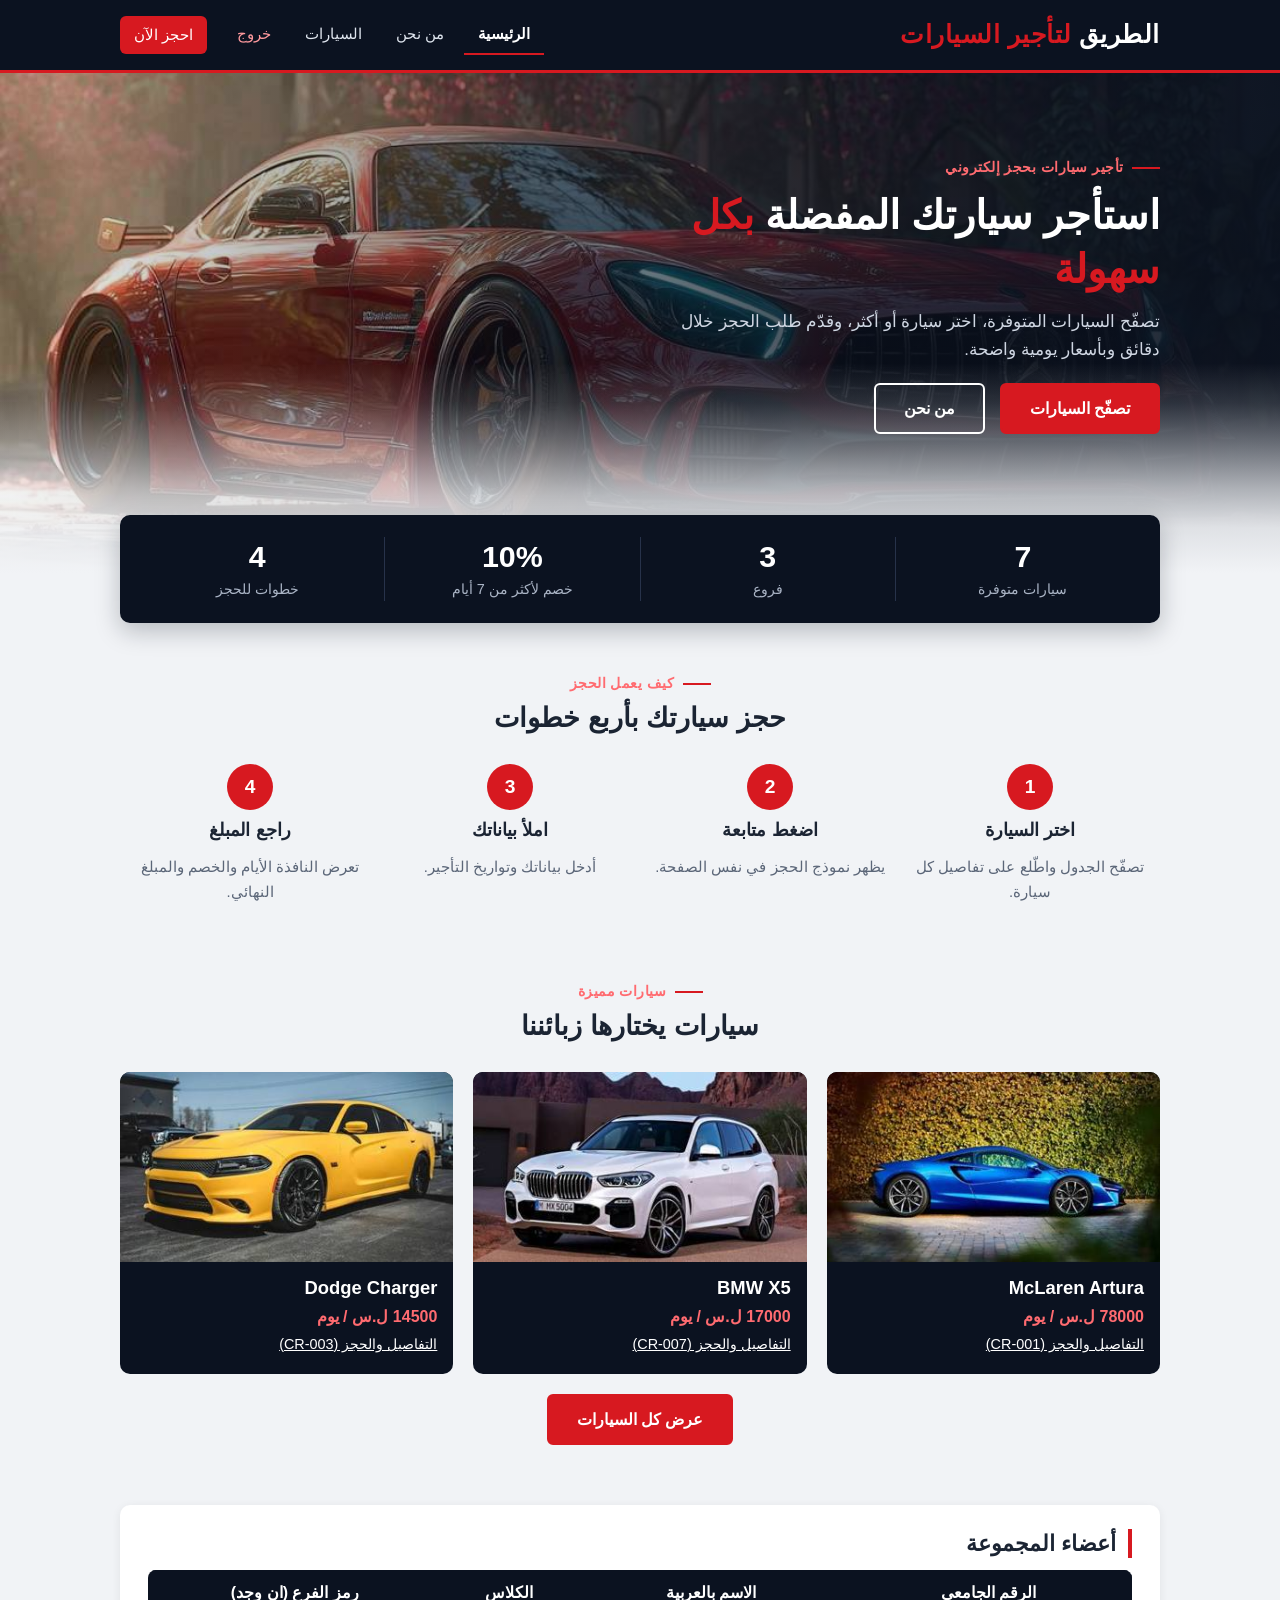
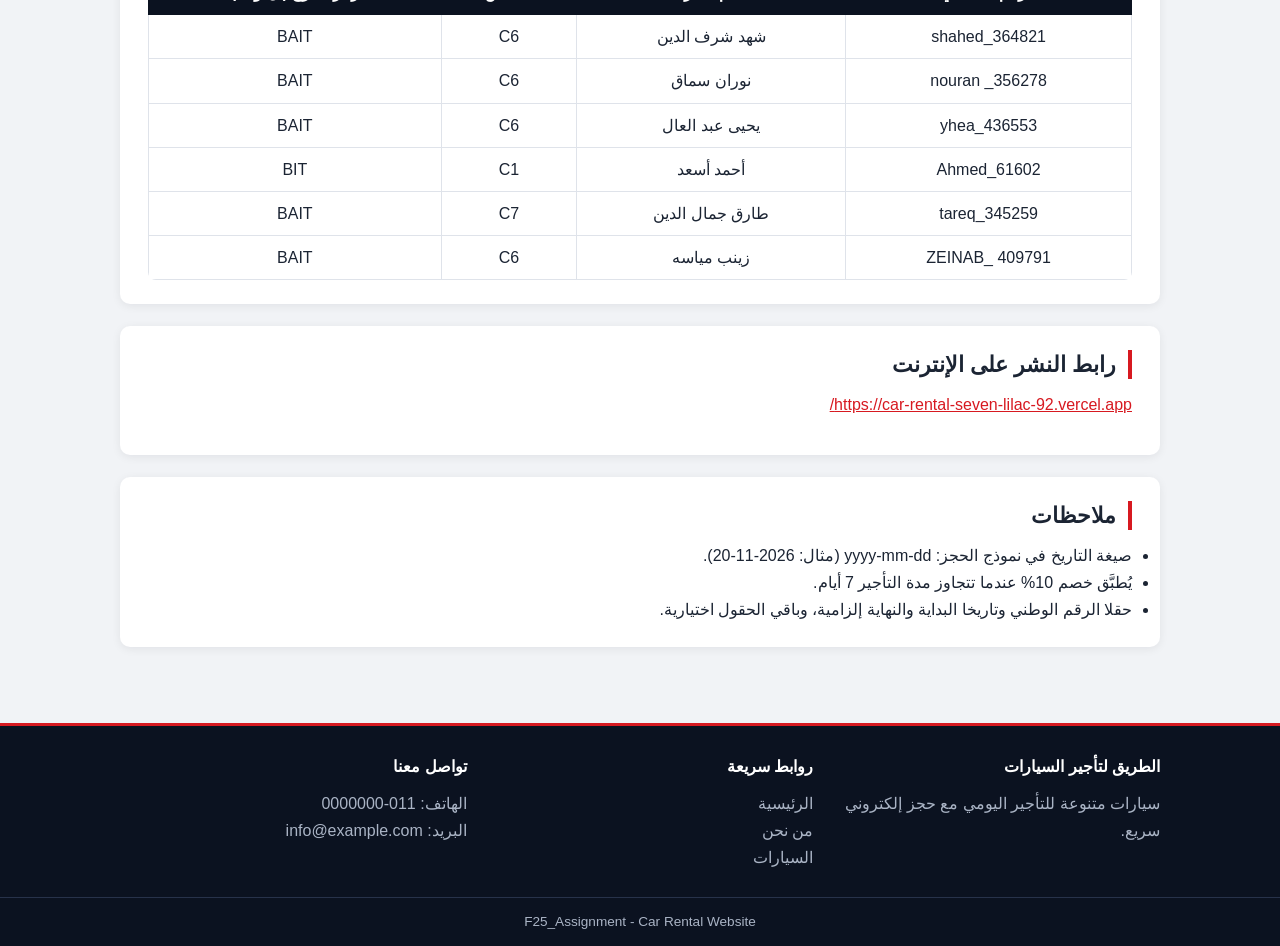
==== index.html @ 0d211af0 "Add files via upload" ====
<!DOCTYPE html PUBLIC "-//W3C//DTD XHTML 1.0 Strict//EN" "http://www.w3.org/TR/xhtml1/DTD/xhtml1-strict.dtd">
<html xmlns="http://www.w3.org/1999/xhtml" lang="ar" xml:lang="ar" dir="rtl">

<head>
    <meta http-equiv="Content-Type" content="text/html; charset=utf-8" />
    <title>الرئيسية - الطريق لتأجير السيارات</title>
    <link rel="stylesheet" type="text/css" href="style.css" />
    <script type="text/javascript" src="https://code.jquery.com/jquery-3.7.1.min.js"></script>
    <script type="text/javascript" src="myFunctions.js"></script>
</head>

<body>
    <div id="header">
        <div class="wrap">
            <div class="brand">الطريق <span>لتأجير السيارات</span></div>
            <ul id="nav">
                <li><a href="index.html" class="active">الرئيسية</a></li>
                <li><a href="AboutUs.html">من نحن</a></li>
                <li><a href="Cars.html">السيارات</a></li>
                <li><a href="#" id="exit-link" class="exit">خروج</a></li>
                <li><a href="Cars.html" class="cta">احجز الآن</a></li>
            </ul>
        </div>
    </div>

    <div id="hero">
        <div class="wrap">
            <div class="hero-text">
                <span class="eyebrow">تأجير سيارات بحجز إلكتروني</span>
                <h1>استأجر سيارتك المفضلة <span class="red">بكل سهولة</span></h1>
                <p>تصفّح السيارات المتوفرة، اختر سيارة أو أكثر، وقدّم طلب الحجز خلال دقائق وبأسعار يومية واضحة.</p>
                <div class="btn-row">
                    <a href="Cars.html" class="btn">تصفّح السيارات</a>
                    <a href="AboutUs.html" class="btn btn-outline">من نحن</a>
                </div>
            </div>
        </div>
    </div>

    <div class="wrap">
        <div id="stats">
            <div class="stat">
                <div class="stat-value"><span class="stat-num">7</span></div>
                <div class="stat-label">سيارات متوفرة</div>
            </div>
            <div class="stat">
                <div class="stat-value"><span class="stat-num">3</span></div>
                <div class="stat-label">فروع</div>
            </div>
            <div class="stat">
                <div class="stat-value"><span class="stat-num">10</span>%</div>
                <div class="stat-label">خصم لأكثر من 7 أيام</div>
            </div>
            <div class="stat">
                <div class="stat-value"><span class="stat-num">4</span></div>
                <div class="stat-label">خطوات للحجز</div>
            </div>
        </div>
    </div>

    <div class="wrap section">
        <div class="section-title">
            <span class="eyebrow">كيف يعمل الحجز</span>
            <h2>حجز سيارتك بأربع خطوات</h2>
        </div>
        <div class="steps">
            <div class="step"><span class="num">1</span>
                <h3>اختر السيارة</h3>
                <p>تصفّح الجدول واطّلع على تفاصيل كل سيارة.</p>
            </div>
            <div class="step"><span class="num">2</span>
                <h3>اضغط متابعة</h3>
                <p>يظهر نموذج الحجز في نفس الصفحة.</p>
            </div>
            <div class="step"><span class="num">3</span>
                <h3>املأ بياناتك</h3>
                <p>أدخل بياناتك وتواريخ التأجير.</p>
            </div>
            <div class="step"><span class="num">4</span>
                <h3>راجع المبلغ</h3>
                <p>تعرض النافذة الأيام والخصم والمبلغ النهائي.</p>
            </div>
        </div>
    </div>

    <div class="wrap section">
        <div class="section-title">
            <span class="eyebrow">سيارات مميزة</span>
            <h2>سيارات يختارها زبائننا</h2>
        </div>
        <div class="cards">
            <div class="car-card">
                <div class="inner">
                    <img src="images/car1.jpg" alt="McLaren Artura" />
                    <div class="caption">
                        <h3>McLaren Artura</h3>
                        <div class="price">78000 ل.س / يوم</div>
                        <a href="Cars.html">التفاصيل والحجز (CR-001)</a>
                    </div>
                </div>
            </div>
            <div class="car-card">
                <div class="inner">
                    <img src="images/car7.jpg" alt="BMW X5" />
                    <div class="caption">
                        <h3>BMW X5</h3>
                        <div class="price">17000 ل.س / يوم</div>
                        <a href="Cars.html">التفاصيل والحجز (CR-007)</a>
                    </div>
                </div>
            </div>
            <div class="car-card">
                <div class="inner">
                    <img src="images/car3.jpg" alt="Dodge Charger" />
                    <div class="caption">
                        <h3>Dodge Charger</h3>
                        <div class="price">14500 ل.س / يوم</div>
                        <a href="Cars.html">التفاصيل والحجز (CR-003)</a>
                    </div>
                </div>
            </div>
        </div>
        <div class="center"><a href="Cars.html" class="btn">عرض كل السيارات</a></div>
    </div>

    <div class="wrap section">
        <div class="card-box">
            <h2>أعضاء المجموعة</h2>
            <div class="table-wrap">
                <table>
                    <tr>
                        <th>الرقم الجامعي</th>
                        <th>الاسم بالعربية</th>
                        <th>الكلاس</th>
                        <th>رمز الفرع (ان وجد)</th>
                    </tr>
                    <tr>
                        <td>shahed_364821</td>
                        <td>شهد شرف الدين</td>
                        <td>C6</td>
                        <td>BAIT</td>
                    </tr>
                    <tr>
                        <td>nouran _356278</td>
                        <td>نوران سماق</td>
                        <td>C6</td>
                        <td>BAIT</td>
                    </tr>
                    <tr>
                        <td>yhea_436553</td>
                        <td>يحيى عبد العال</td>
                        <td>C6</td>
                        <td>BAIT</td>
                    </tr>
                    <tr>
                        <td>Ahmed_61602</td>
                        <td>أحمد أسعد</td>
                        <td>C1</td>
                        <td>BIT</td>
                    </tr>
                    <tr>
                        <td>tareq_345259</td>
                        <td>طارق جمال الدين </td>
                        <td>C7</td>
                        <td>BAIT</td>
                    </tr>
                    <tr>
                        <td>ZEINAB_ 409791</td>
                        <td>زينب مياسه</td>
                        <td>C6</td>
                        <td>BAIT</td>
                    </tr>
                </table>
            </div>
        </div>

        <div class="card-box">
            <h2>رابط النشر على الإنترنت</h2>
            <p><a href="https://car-rental-seven-lilac-92.vercel.app/">https://car-rental-seven-lilac-92.vercel.app/</a></p>
        </div>

        <div class="card-box">
            <h2>ملاحظات</h2>
            <ul>
                <li>صيغة التاريخ في نموذج الحجز: yyyy-mm-dd (مثال: 2026-11-20).</li>
                <li>يُطبَّق خصم 10% عندما تتجاوز مدة التأجير 7 أيام.</li>
                <li>حقلا الرقم الوطني وتاريخا البداية والنهاية إلزامية، وباقي الحقول اختيارية.</li>
            </ul>
        </div>
    </div>

    <div id="footer">
        <div class="wrap">
            <div class="cols">
                <div class="col">
                    <h3>الطريق لتأجير السيارات</h3>
                    <p>سيارات متنوعة للتأجير اليومي مع حجز إلكتروني سريع.</p>
                </div>
                <div class="col">
                    <h3>روابط سريعة</h3>
                    <ul>
                        <li><a href="index.html">الرئيسية</a></li>
                        <li><a href="AboutUs.html">من نحن</a></li>
                        <li><a href="Cars.html">السيارات</a></li>
                    </ul>
                </div>
                <div class="col">
                    <h3>تواصل معنا</h3>
                    <ul>
                        <li>الهاتف: 011-0000000</li>
                        <li>البريد: info@example.com</li>
                    </ul>
                </div>
            </div>
        </div>
        <p class="copy">F25_Assignment - Car Rental Website</p>
    </div>
</body>

</html>
---- style.css ----
body {
    font-family: Tahoma, "Segoe UI", Arial, sans-serif;
    font-size: 16px;
    line-height: 1.7;
    color: #1b2433;
    background-color: #f1f3f6;
    direction: rtl;
    margin: 0;
    padding: 0;
}
input, select, textarea, button, th, td, legend, label {
    font-family: inherit;
    font-size: inherit;
}

h1, h2, h3 { margin: 0 0 12px 0; line-height: 1.35; }
h1 { font-size: 2.5em; }
h2 { font-size: 1.7em; }
h3 { font-size: 1.15em; }
p  { margin: 0 0 12px 0; }
a  { color: #d71920; }
ul { margin: 0; padding: 0; }

.wrap { max-width: 1040px; margin: 0 auto; padding: 0 20px; }
.red  { color: #d71920; }

#header { background-color: #0b1220; border-bottom: 3px solid #d71920; }
#header .wrap { display: flex; align-items: center; justify-content: space-between; flex-wrap: wrap; padding-top: 14px; padding-bottom: 14px; }
.brand { color: #ffffff; font-size: 1.55em; font-weight: bold; letter-spacing: 0.5px; }
.brand span { color: #d71920; }

#nav { list-style: none; display: flex; align-items: center; flex-wrap: wrap; }
#nav li { margin-right: 6px; }
#nav a { display: block; padding: 6px 14px; color: #dfe5ee; text-decoration: none; font-size: 0.95em; border-bottom: 2px solid transparent; }
#nav a:hover { color: #ffffff; border-bottom-color: #d71920; }
#nav a.active { color: #ffffff; border-bottom-color: #d71920; font-weight: bold; }
#nav a.exit { color: #ff9a9e; }
#nav a.cta { background-color: #d71920; color: #ffffff; border-radius: 6px; border-bottom: 0; margin-right: 10px; }
#nav a.cta:hover { background-color: #ffffff; color: #d71920; }

#hero {
    background-color: #0b1220;
    background-image:
        linear-gradient(to top, #f1f3f6 0%, rgba(241,243,246,0.92) 9%, rgba(241,243,246,0.7) 17%, rgba(241,243,246,0.4) 26%, rgba(241,243,246,0.15) 34%, rgba(241,243,246,0) 42%),
        linear-gradient(to left, rgba(11,18,32,0.94) 0%, rgba(11,18,32,0.70) 38%, rgba(11,18,32,0.05) 100%),
        url("images/hero.jpg");
    background-size: cover;
    background-position: center 62%;
    color: #ffffff;
    min-height: 500px;
    padding: 80px 0 120px 0;
    box-sizing: border-box;
}
#hero .hero-text { max-width: 480px; }
.eyebrow { display: inline-block; color: #ff6b70; font-size: 0.9em; font-weight: bold; margin-bottom: 8px; letter-spacing: 0.5px; }
.eyebrow:before { content: ""; display: inline-block; width: 28px; height: 2px; background-color: #d71920; vertical-align: middle; margin-left: 8px; }
#hero p { color: #cfd6e2; font-size: 1.05em; }

.page-banner {
    background-color: #0b1220;
    background-image: linear-gradient(to left, rgba(11,18,32,0.96) 0%, rgba(11,18,32,0.88) 100%), url("images/hero.jpg");
    background-size: cover;
    background-position: center;
    color: #ffffff;
    padding: 44px 0 40px 0;
}
.page-banner h1 { font-size: 2.1em; margin-bottom: 4px; }
.page-banner p { color: #cfd6e2; margin: 0; }

.btn, button, input[type="submit"], input[type="reset"] {
    display: inline-block;
    cursor: pointer;
    padding: 10px 28px;
    border: 2px solid #d71920;
    border-radius: 6px;
    background-color: #d71920;
    color: #ffffff;
    text-decoration: none;
    font-weight: bold;
}
.btn:hover, button:hover, input[type="submit"]:hover { background-color: #0b1220; border-color: #0b1220; color: #ffffff; }
.btn-outline { background-color: transparent; border-color: #ffffff; margin-right: 10px; }
.btn-outline:hover { background-color: #ffffff; border-color: #ffffff; color: #0b1220; }
input[type="reset"] { background-color: #ffffff; color: #1b2433; border-color: #b9c2d0; margin-right: 8px; }
input[type="reset"]:hover { background-color: #1b2433; border-color: #1b2433; color: #ffffff; }
.btn-row { margin-top: 18px; }

#stats { background-color: #0b1220; border-radius: 10px; margin-top: -58px; padding: 22px 10px; display: flex; text-align: center; box-shadow: 0 8px 24px rgba(11,18,32,0.25); }
#stats .stat { flex: 1; color: #ffffff; border-left: 1px solid #27324a; padding: 0 8px; }
#stats .stat:last-child { border-left: 0; }
#stats .stat-value { font-size: 1.9em; font-weight: bold; line-height: 1.3; }
#stats .stat-label { color: #aab4c5; font-size: 0.9em; }

.section { padding: 46px 0 14px 0; }
.section-title { text-align: center; margin-bottom: 28px; }
.section-title h2 { margin-bottom: 4px; }
.section-title .eyebrow { margin-bottom: 4px; }

.card-box { background-color: #ffffff; border-radius: 10px; padding: 24px 28px; margin-bottom: 22px; box-shadow: 0 2px 10px rgba(11,18,32,0.07); }
.card-box h2 { font-size: 1.35em; padding-right: 12px; border-right: 4px solid #d71920; }

.steps { display: flex; text-align: center; }
.steps .step { flex: 1; padding: 0 10px; }
.steps .num { display: inline-block; width: 46px; height: 46px; line-height: 46px; border-radius: 50%; background-color: #d71920; color: #ffffff; font-weight: bold; font-size: 1.2em; margin-bottom: 8px; }
.steps .step p { color: #5b6678; font-size: 0.92em; }

.cards { display: flex; flex-wrap: wrap; margin: 0 -10px; }
.car-card { width: 33.333%; padding: 0 10px; box-sizing: border-box; margin-bottom: 20px; }
.car-card .inner { background-color: #0b1220; border-radius: 10px; overflow: hidden; }
.car-card img { display: block; width: 100%; height: 190px; object-fit: cover; }
.car-card .caption { padding: 14px 16px 16px 16px; color: #ffffff; }
.car-card .caption h3 { margin-bottom: 2px; }
.car-card .caption .price { color: #ff6b70; font-weight: bold; }
.car-card .caption a { color: #ffffff; font-size: 0.9em; }
.center { text-align: center; }

.features { display: flex; flex-wrap: wrap; margin: 0 -8px; }
.feature { width: 25%; box-sizing: border-box; padding: 0 8px; text-align: center; margin-bottom: 16px; }
.feature .tick { display: inline-block; width: 40px; height: 40px; line-height: 40px; border-radius: 50%; border: 2px solid #d71920; color: #d71920; font-weight: bold; margin-bottom: 6px; }
.feature p { font-size: 0.92em; color: #5b6678; margin: 0; }

.branch { width: 33.333%; padding: 0 10px; box-sizing: border-box; margin-bottom: 20px; }
.branch .inner { background-color: #0b1220; color: #ffffff; border-radius: 10px; padding: 18px 20px; border-top: 4px solid #d71920; height: 100%; box-sizing: border-box; }
.branch h3 { color: #ffffff; }
.branch p { color: #cfd6e2; margin-bottom: 4px; font-size: 0.95em; }

.contact-list { list-style: none; }
.contact-list li { padding: 6px 0; border-bottom: 1px solid #e6e9ef; }
.contact-list strong { display: inline-block; min-width: 130px; color: #0b1220; }

table { border-collapse: collapse; width: 100%; background-color: #ffffff; }
th, td { border: 1px solid #dfe3ea; padding: 8px 10px; text-align: center; }
th { background-color: #0b1220; color: #ffffff; border-color: #0b1220; }
.table-wrap { overflow-x: auto; border-radius: 8px; }

#cars-table td.c-model { text-align: right; font-weight: bold; }
#cars-table img { width: 120px; height: 72px; object-fit: cover; border-radius: 6px; display: block; margin: 0 auto; }
#cars-table tr.selected td { background-color: #fdecee; }
#cars-table tr.details-row { display: none; }
#cars-table tr.details-row td { background-color: #ffffff; padding: 4px 12px 14px 12px; border-top: 0; }
.details-panel { display: flex; background-color: #0b1220; border-radius: 8px; border-right: 4px solid #d71920; padding: 14px 6px; text-align: center; }
.detail-item { flex: 1; padding: 0 8px; border-left: 1px solid #27324a; }
.detail-item:last-child { border-left: 0; }
.detail-label { display: block; color: #ff6b70; font-size: 0.82em; }
.detail-value { display: block; color: #ffffff; font-weight: bold; }
#cars-table input[type="checkbox"] { width: 18px; height: 18px; accent-color: #d71920; cursor: pointer; }

input[type="text"] {
    color: #1b2433;
    background-color: #ffffff;
    border: 1px solid #b9c2d0;
    border-radius: 6px;
    padding: 9px 12px;
    width: 100%;
    max-width: 380px;
    box-sizing: border-box;
    direction: rtl;
}
input[type="text"]:focus { outline: 2px solid #d71920; border-color: #d71920; }
input[type="text"].invalid { border-color: #d71920; background-color: #fdecee; }

#booking-section { display: none; }
fieldset { border: 1px solid #dfe3ea; border-radius: 8px; padding: 14px 22px 18px 22px; margin: 0; }
legend { padding: 0 10px; color: #d71920; font-weight: bold; }
.field { margin-bottom: 16px; }
.field label { display: block; font-weight: bold; margin-bottom: 4px; }
.required { color: #d71920; }
.hint  { display: block; font-size: 0.85em; color: #6b7587; }
.error { display: block; font-size: 0.9em; color: #d71920; min-height: 1.2em; }
#selected-list { margin: 0 0 14px 0; padding: 0 20px 0 0; }
.msg-warning { display: none; color: #d71920; margin: 10px 0 0 0; font-weight: bold; }

#result-overlay { display: none; position: fixed; top: 0; left: 0; right: 0; bottom: 0; background-color: rgba(11,18,32,0.8); z-index: 10; overflow-y: auto; }
#result-box { background-color: #ffffff; max-width: 640px; margin: 40px auto; padding: 24px 28px; border-radius: 10px; border-top: 6px solid #d71920; }
#result-box h2 { font-size: 1.4em; }
#result-box table { margin-bottom: 12px; }
#result-box .total-row td { font-weight: bold; background-color: #fdecee; }
.note { font-size: 0.9em; color: #6b7587; }

#footer { background-color: #0b1220; color: #aab4c5; margin-top: 40px; border-top: 3px solid #d71920; }
#footer .cols { display: flex; flex-wrap: wrap; padding-top: 30px; padding-bottom: 10px; }
#footer .col { flex: 1; min-width: 200px; margin-bottom: 16px; }
#footer h3 { color: #ffffff; font-size: 1em; }
#footer ul { list-style: none; }
#footer a { color: #aab4c5; text-decoration: none; }
#footer a:hover { color: #ffffff; }
#footer .copy { border-top: 1px solid #27324a; text-align: center; font-size: 0.85em; padding: 12px 0; margin: 0; }

@media (max-width: 760px) {
    h1 { font-size: 1.9em; }
    #hero { padding: 50px 0 90px 0; }
    #stats { flex-wrap: wrap; }
    #stats .stat { flex: 0 0 50%; border-left: 0; margin-bottom: 10px; }
    .steps, .cards { flex-direction: column; }
    .car-card, .branch { width: 100%; }
    .feature { width: 50%; }
    .details-panel { flex-wrap: wrap; }
    .detail-item { flex: 0 0 50%; border-left: 0; margin-bottom: 8px; box-sizing: border-box; }
    .steps .step { margin-bottom: 16px; }
    .card-box { padding: 18px; }
}
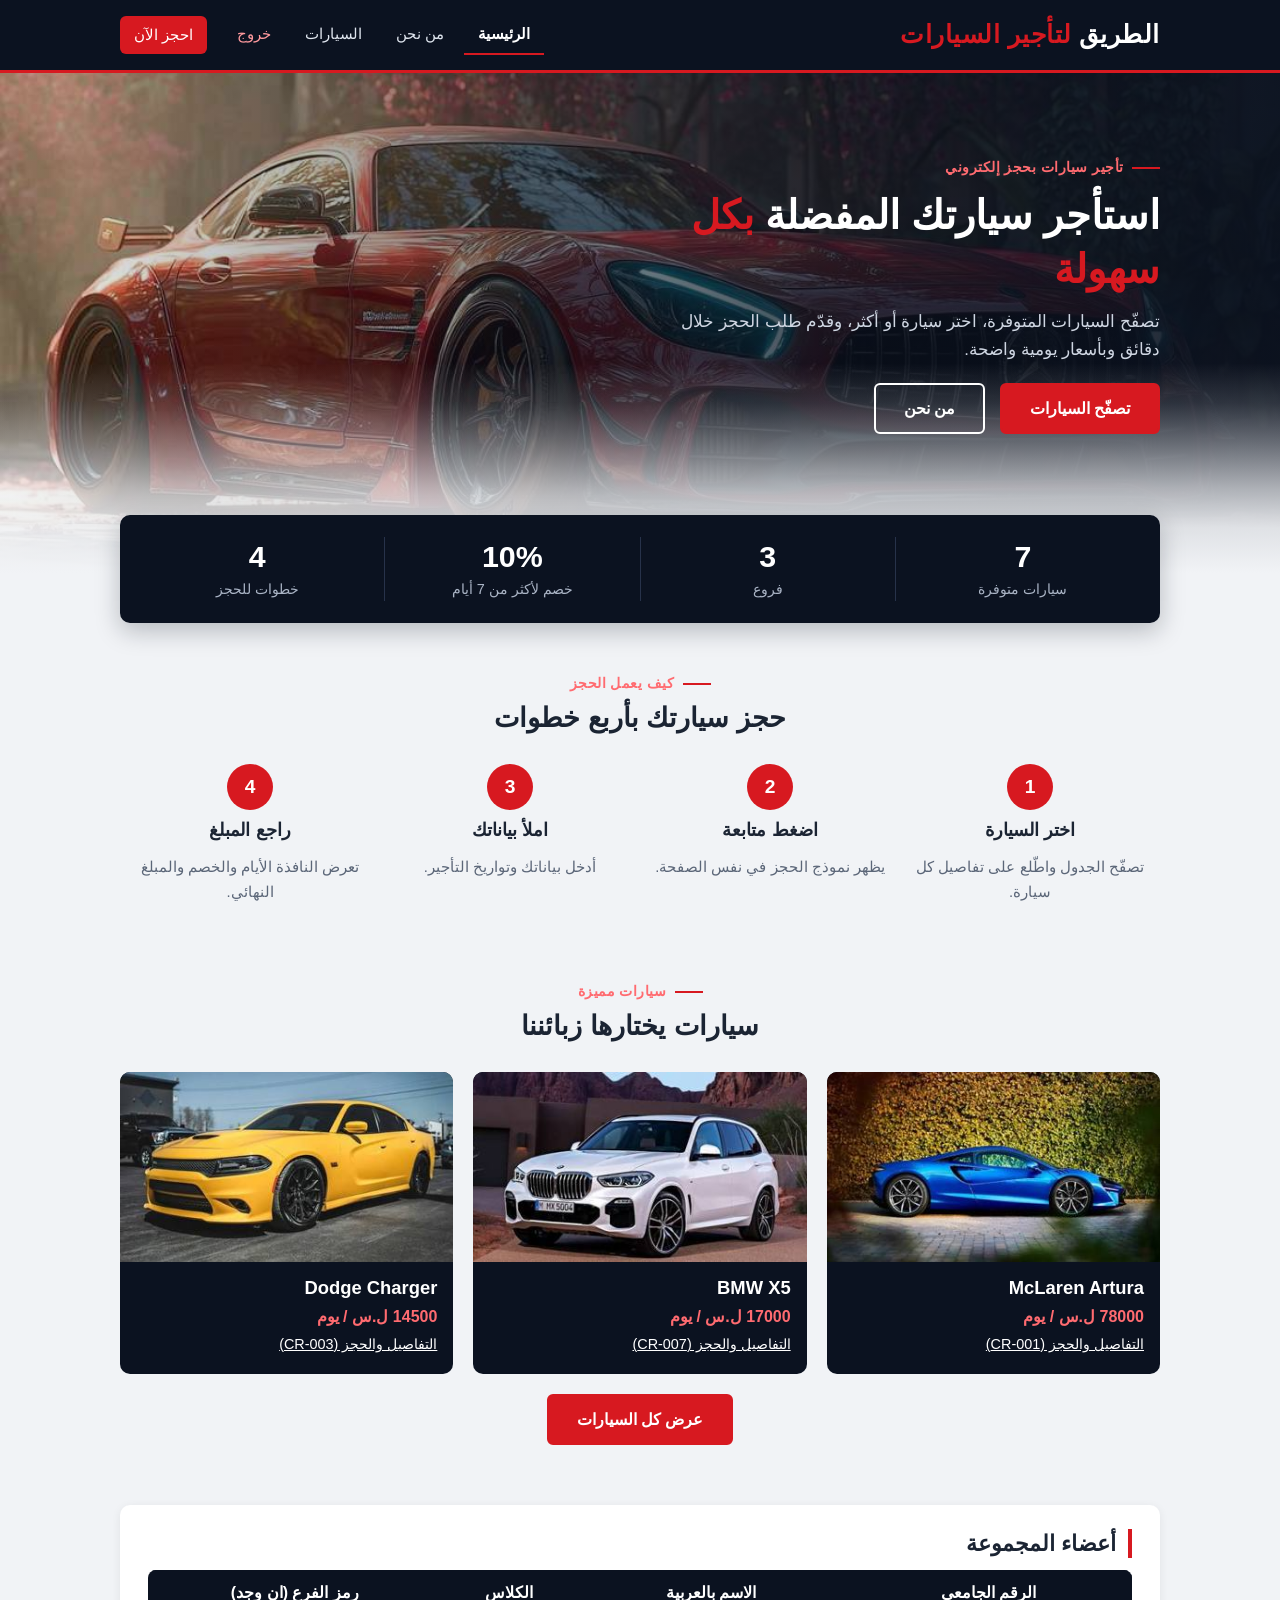
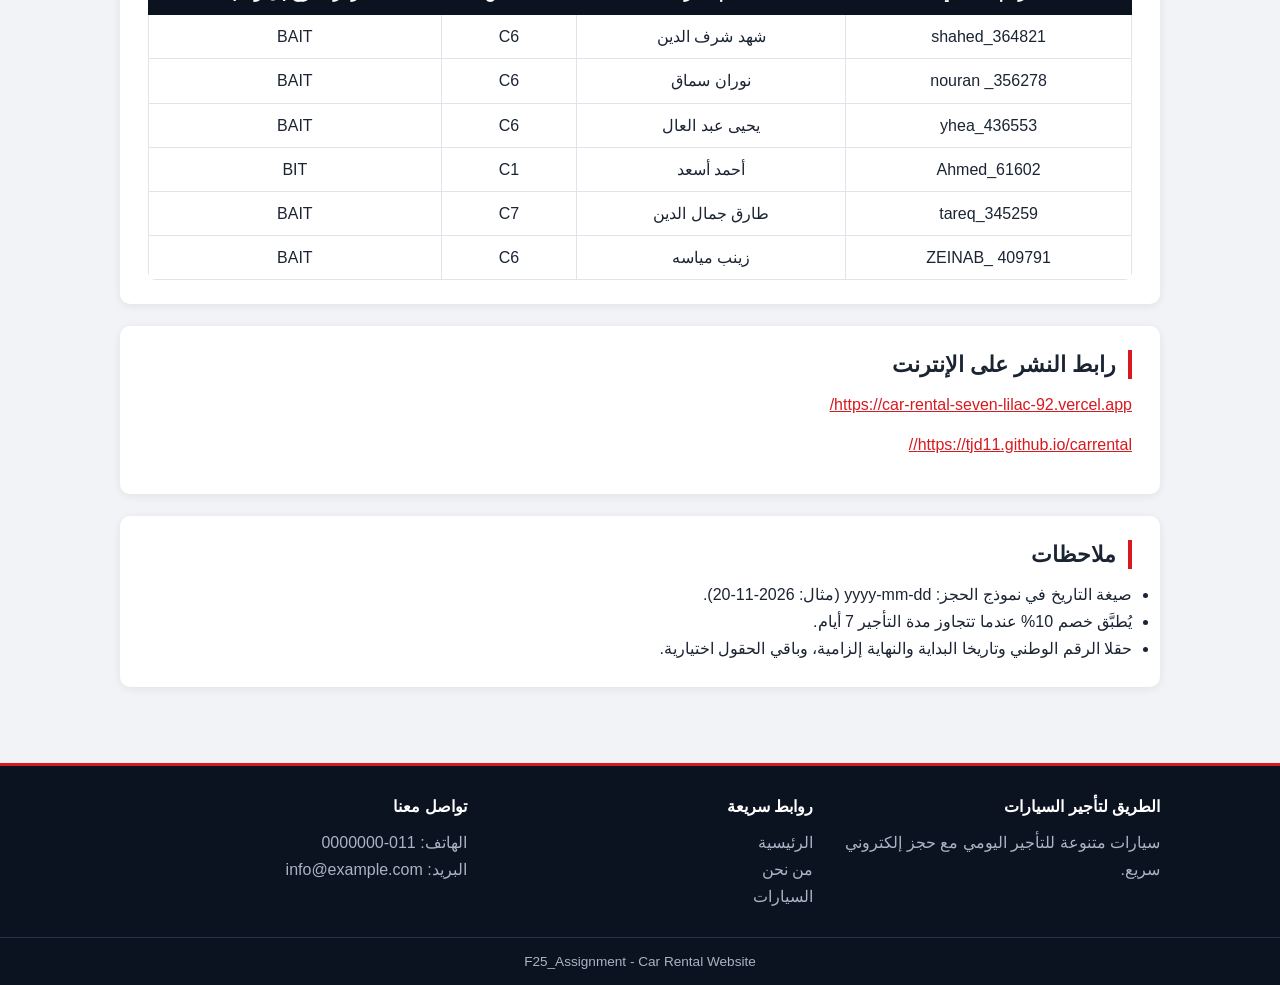
==== commit 5b6e41b9: "Update index.html" ====
--- a/index.html
+++ b/index.html
@@ -177,6 +177,8 @@
         <div class="card-box">
             <h2>رابط النشر على الإنترنت</h2>
             <p><a href="https://car-rental-seven-lilac-92.vercel.app/">https://car-rental-seven-lilac-92.vercel.app/</a></p>
+                        <p><a href="https://tjd11.github.io/carrental//">https://tjd11.github.io/carrental//</a></p>
+
         </div>
 
         <div class="card-box">
@@ -217,4 +219,4 @@
     </div>
 </body>
 
-</html>+</html>
